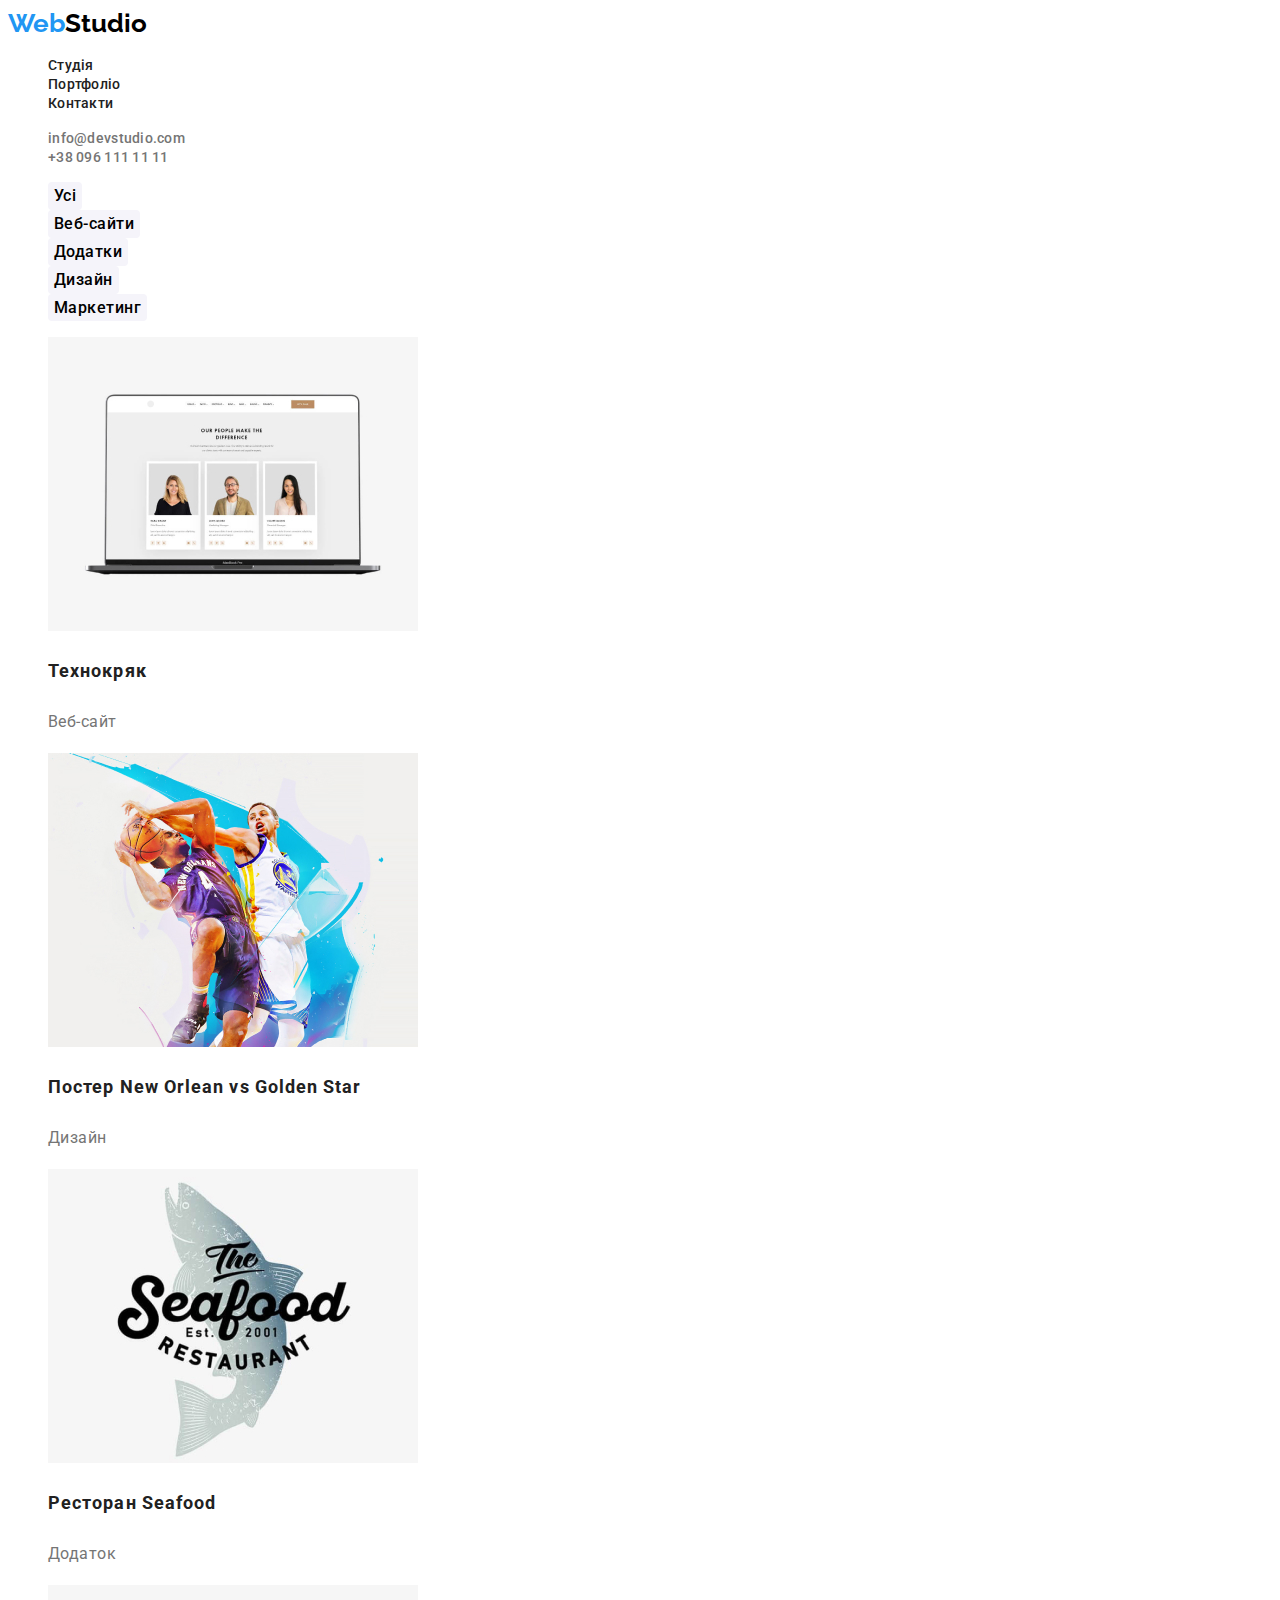
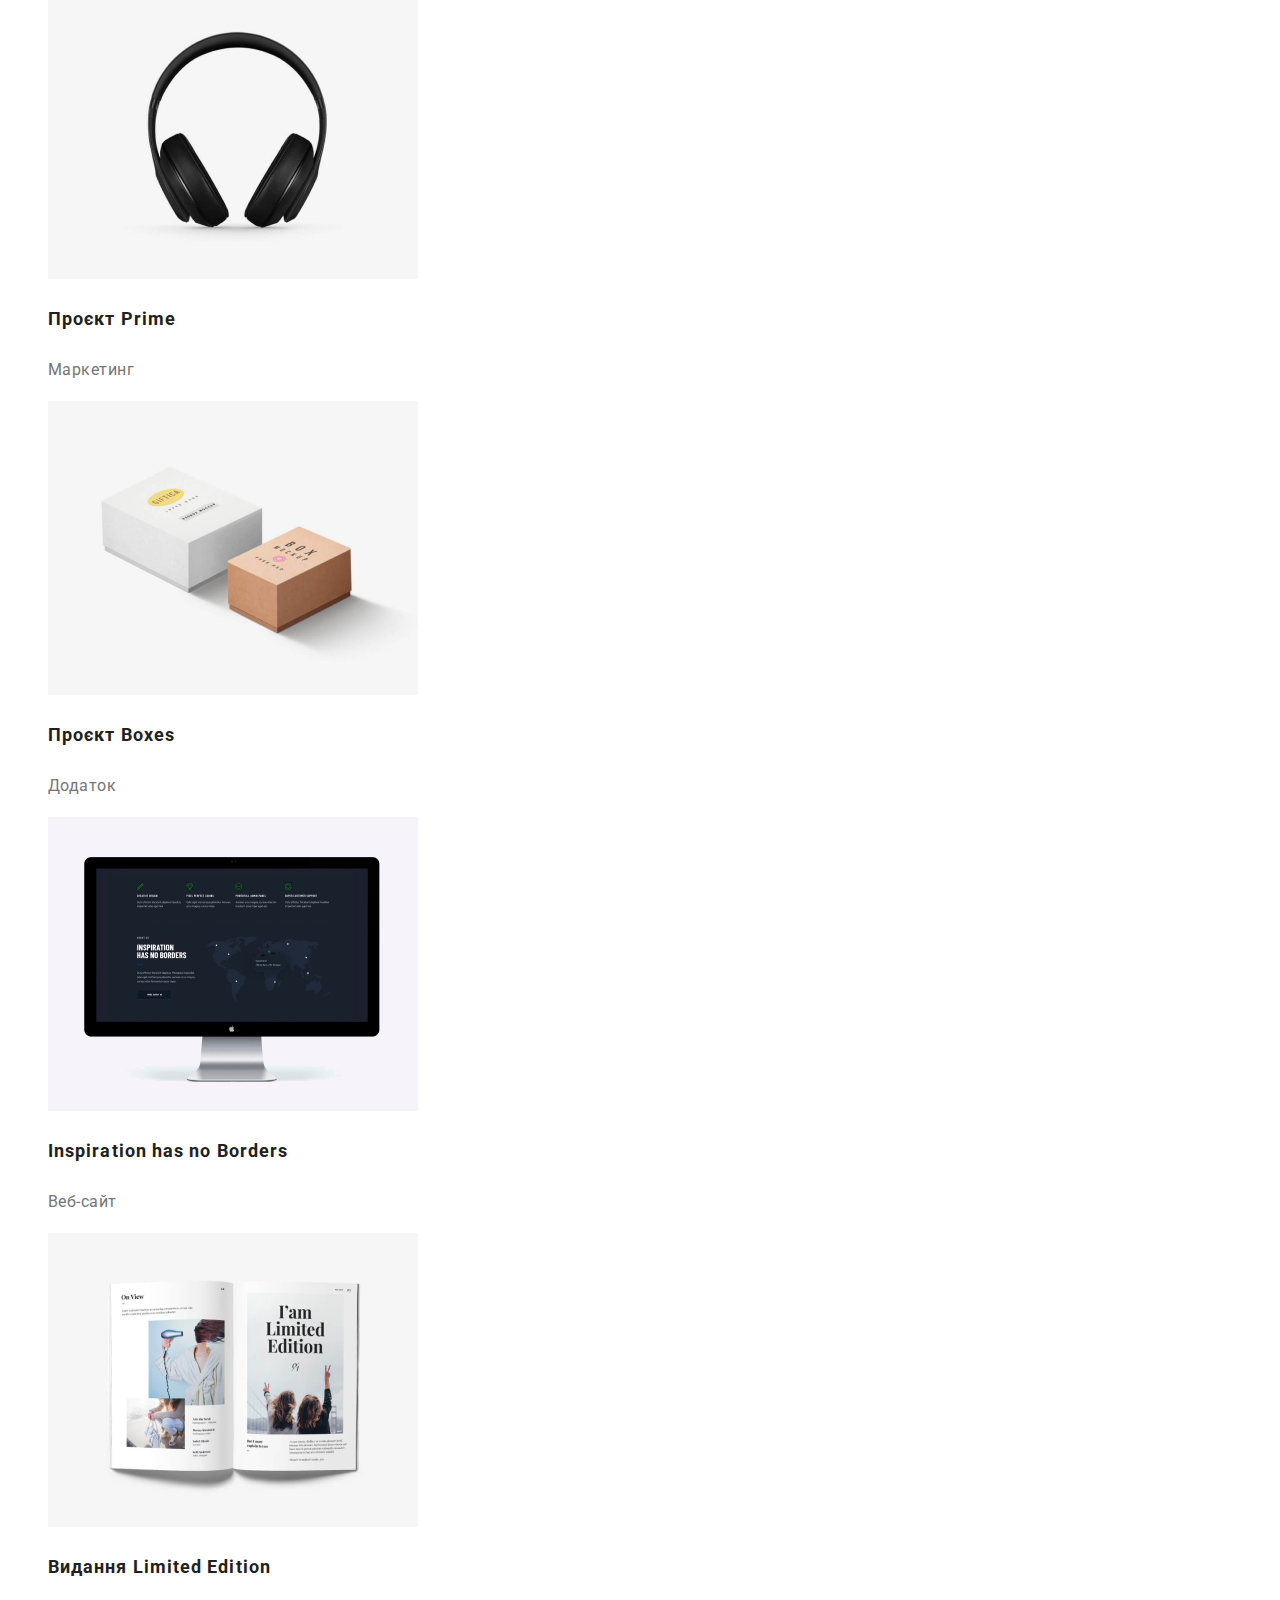
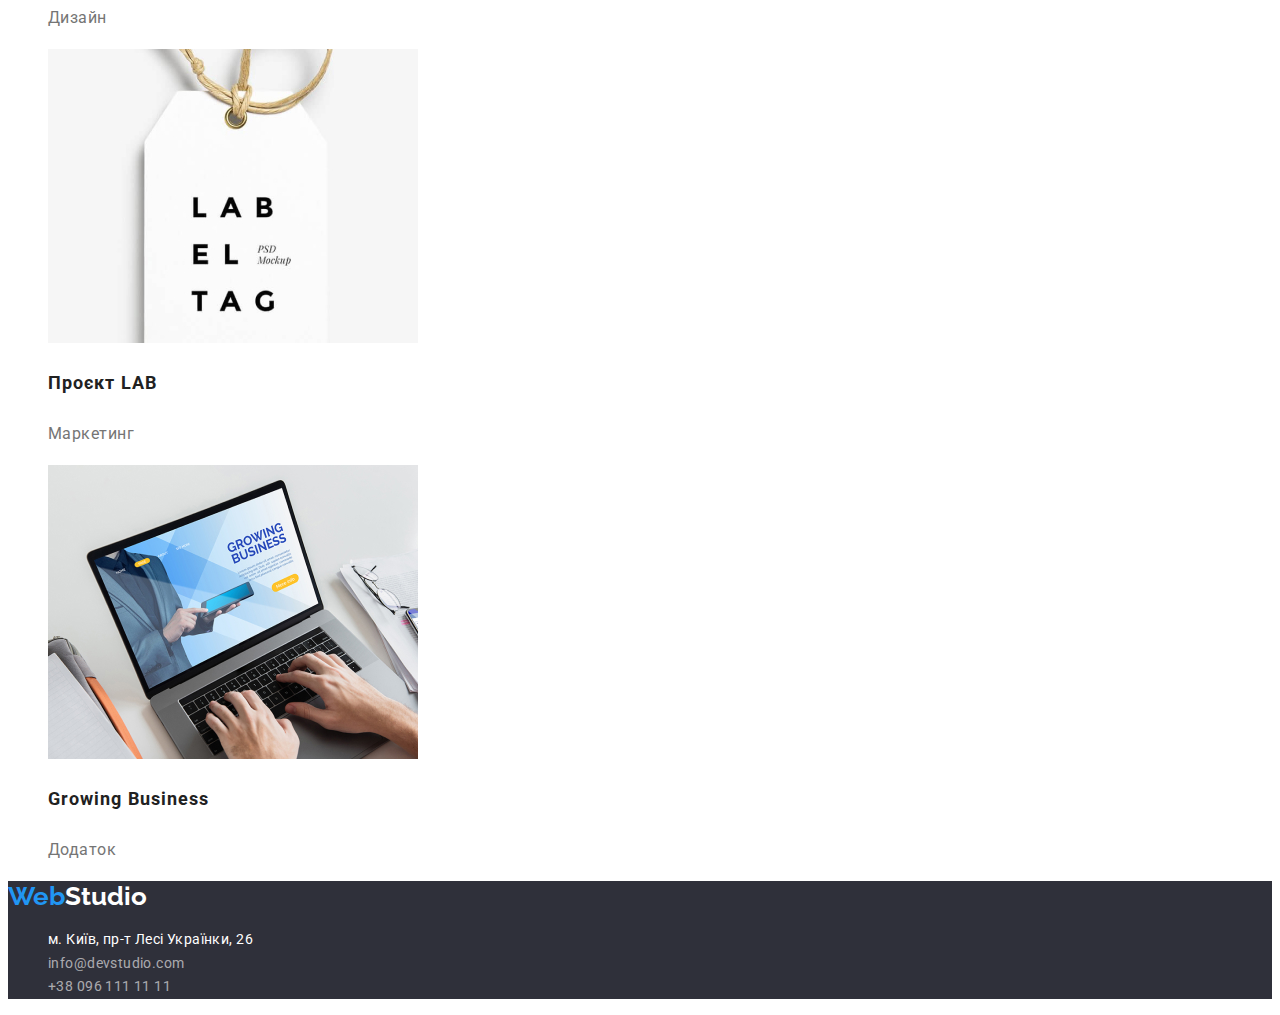
==== portfolio.html @ 0247ccd3 "Initial commit" ====
<!DOCTYPE html>
<html lang="uk">
<head>
    <meta charset="UTF-8">
    <meta http-equiv="X-UA-Compatible" content="IE=edge">
    <meta name="viewport" content="width=device-width, initial-scale=1.0">
    <title>WebStudio</title>
    <link rel="stylesheet" href="./css/styles.css"/>
    <link rel="preconnect" href="https://fonts.googleapis.com">
    <link rel="preconnect" href="https://fonts.gstatic.com" crossorigin>
    <link href="https://fonts.googleapis.com/css2?family=Raleway:wght@700&family=Roboto:wght@400;500;700;900&display=swap"
        rel="stylesheet">
</head>
<body>
        <header>
            <nav class="site-nav">
                <a href="index.html" class="logo logo-link"><span class="logo-accent">Web</span>Studio</a>
                <ul class="list">
                    <li>
                        <a href="index.html" class="link">Студія</a>
                    </li>
                    <li>
                        <a href="portfolio.html" class="link">Портфоліо</a>
                    </li>
                    <li>
                        <a href="" class="link">Контакти</a>
                    </li>
                </ul>
            </nav>
            <ul class="list contact">
                <li>
                    <a href="mailto:info@devstudio.com" class="link">info@devstudio.com</a>
                </li>
                <li>
                    <a href="tel:+380961111111" class="link">+38 096 111 11 11</a>
                </li>
            </ul>
        </header>
    <main>
        <section>
            <h1 hidden>Портфоліо</h1>
            <ul class="list">
                <li>
                    <button type="button" class="button filter">Усі</button>
                </li>
                <li>
                    <button type="button" class="button filter">Веб-сайти</button>
                </li>
                <li>
                    <button type="button" class="button filter">Додатки</button>
                </li>
                <li>
                    <button type="button" class="button filter">Дизайн</button>
                </li>
                <li>
                    <button type="button" class="button filter">Маркетинг</button>
                </li>
            </ul>
            <ul class="list">
                <li>
                    <img src="./images/portfolio/laptop-1.jpg" alt="ноутбук" width="370">
                    <h3 class="portfolio-item">Технокряк</h3>
                    <p class="item-text">Веб-сайт</p>
                </li>
                <li>
                    <img src="./images/portfolio/basketball-2.jpg" alt="гравці у баскетбол" width="370">
                    <h3 class="portfolio-item">Постер New Orlean vs Golden Star</h3>
                    <p class="item-text">Дизайн</p>
                </li>
                <li>
                    <img src="./images/portfolio/seafood-3.jpg" alt="логотип сіафуд" width="370">
                    <h3 class="portfolio-item">Ресторан Seafood</h3>
                    <p class="item-text">Додаток</p>
                </li>
                <li>
                    <img src="./images/portfolio/headphones-4.jpg" alt="навушнікі" width="370">
                    <h3 class="portfolio-item">Проєкт Prime</h3>
                    <p class="item-text">Маркетинг</p>
                </li>
                <li>
                    <img src="./images/portfolio/boxes-5.jpg" alt="коробки" width="370">
                    <h3 class="portfolio-item">Проєкт Boxes</h3>
                    <p class="item-text">Додаток</p>
                </li>
                <li>
                    <img src="./images/portfolio/monitor-6.jpg" alt="монітор компютера" width="370">
                    <h3 class="portfolio-item">Inspiration has no Borders</h3>
                    <p class="item-text">Веб-сайт</p>
                </li>
                <li>
                    <img src="./images/portfolio/magazin-7.jpg" alt="розворот журналу" width="370">
                    <h3 class="portfolio-item">Видання Limited Edition</h3>
                    <p class="item-text">Дизайн</p>
                </li>
                <li>
                    <img src="./images/portfolio/label-8.jpg" alt="lлейбл" width="370">
                    <h3 class="portfolio-item">Проєкт LAB</h3>
                    <p class="item-text">Маркетинг</p>
                </li>
                <li>
                    <img src="./images/portfolio/laptop-hands-9.jpg" alt="руки друкують на ноубуці" width="370">
                    <h3 class="portfolio-item">Growing Business</h3>
                    <p class="item-text">Додаток</p>
                </li>
            </ul>
        </section>
    </main>
    <footer class="footer">
        <a href="index.html" class="logo logo-link"><span class="logo-accent">Web</span>Studio</a>
        <address class="address">
            <ul class="list">
                <li>
                    <a href="https://goo.gl/maps/FTeCuRGCvHaM9gyz8" target="blank" rel="noopener noreferrer" class="address-link">м. Київ, пр-т Лесі
                        Українки, 26</a>
                </li>
                <li>
                    <a href="mailto:info@devstudio.com" class="address-link link">info@devstudio.com</a>
                </li>
                <li>
                    <a href="tel:+380961111111" class="address-link link">+38 096 111 11 11</a>
                </li>
            </ul>
        </address>
    </footer>
</body>
</html>
---- css/styles.css ----
:root {
    --accent: #2196F3;
    --footer-color: #2F303A;
    --background-white: #ffffff;
    --background-gray: #F5F4FA;
    --title: #212121;
    --main-text: #757575;
}

body {
    background-color: var(--background-white);
    font-family: Roboto, sans-serif;
    color: var(--title);
}

/* утилиты */

.list {
    list-style: none;
}

/* logo header/footer */

.logo{
    font-family: 'Raleway';
    font-weight: 700;
    font-size: 26px;
    line-height: 1.19;
    color: #000000;
}

.logo-accent {
    color: var(--accent);
}

.site-nav .link {
    font-weight: 500;
    font-size: 14px;
    line-height: 1.14;
    letter-spacing: 0.02em;
    text-decoration: none;
    color: var(--title);
}

.site-nav .link:hover,
.site-nav .link:focus {
    color: var(--accent);
}

/* contact header */

.contact .link {
    text-decoration: none;
    font-weight: 500;
    font-size: 14px;
    line-height: 1.14;
    letter-spacing: 0.02em;
    color: var(--main-text);
}

.contact .link:hover,
.contact .link:focus {
    color: var(--accent);
}

/* main company */

.hero {
    background-color: var(--footer-color);
}

.hero-title {
    font-weight: 900;
    font-size: 44px;
    line-height: 1.36;
    text-align: center;
    letter-spacing: 0.06em;
    text-transform: uppercase;
    color: #ffffff;
}

.section-title {
    font-size: 36px;
    line-height: 1.16;
    text-align: center;
    letter-spacing: 0.03em;
}

.feature {
    font-weight: 700;
    font-size: 14px;
    line-height: 1.14;
    letter-spacing: 0.03em;
    text-transform: uppercase;
}

.feature-text {
    font-size: 14px;
    line-height: 1.71;
    letter-spacing: 0.03em;
    color: var(--main-text);
}

.team {
    background-color: var(--background-gray);
}

.team-name {
    font-weight: 500;
    font-size: 16px;
    line-height: 1.18;
    letter-spacing: 0.03em;
}

.job-title {
    font-size: 16px;
    line-height: 1.18;        
    letter-spacing: 0.03em;
    color: var(--main-text);
}

.button {
    font-family: roboto;
    font-weight: 700;
    font-size: 16px;
    line-height: 1.87;
    display: flex;
    align-items: center;
    text-align: center;
    letter-spacing: 0.06em;
    background-color: var(--accent);
    color: #ffffff;
    border: none;
    border-radius: 4px;
    cursor: pointer;
}

.button:hover,
.button:focus {
    background-color: rgba(24, 140, 232, 1);
}

/* main portfolio */

.button.filter {
    font-weight: 500;
    font-size: 16px;
    line-height: 1.62;
    text-align: center;
    letter-spacing: 0.03em;
    background-color: var(--background-gray);
    color: #000000;
}

.button.filter:hover,
.button.filter:focus {
    background-color: var(--accent);
    color: #ffffff;
}

.portfolio-item {
    font-weight: 700;
    font-size: 18px;
    line-height: 2;
    letter-spacing: 0.06em;
}

.item-text {
    font-size: 16px;
    line-height: 1.87;
    letter-spacing: 0.03em;
    color: var(--main-text);
}

/* footer */

.footer {
    background-color: var(--footer-color);

}

.footer .logo {
    color: #ffffff;
}

.address {
    font-style: normal;
}

.address .address-link {
    font-style: normal;
    font-size: 14px;
    line-height: 1.71;
    letter-spacing: 0.03em;
    text-decoration: none;
    color: #ffffff;
}

.address .link {
    color: rgba(255, 255, 255, 0.6);
}

.address-link:hover,
.address-link:focus {
    color: var(--accent);
}

.logo-link {
    text-decoration: none;
}
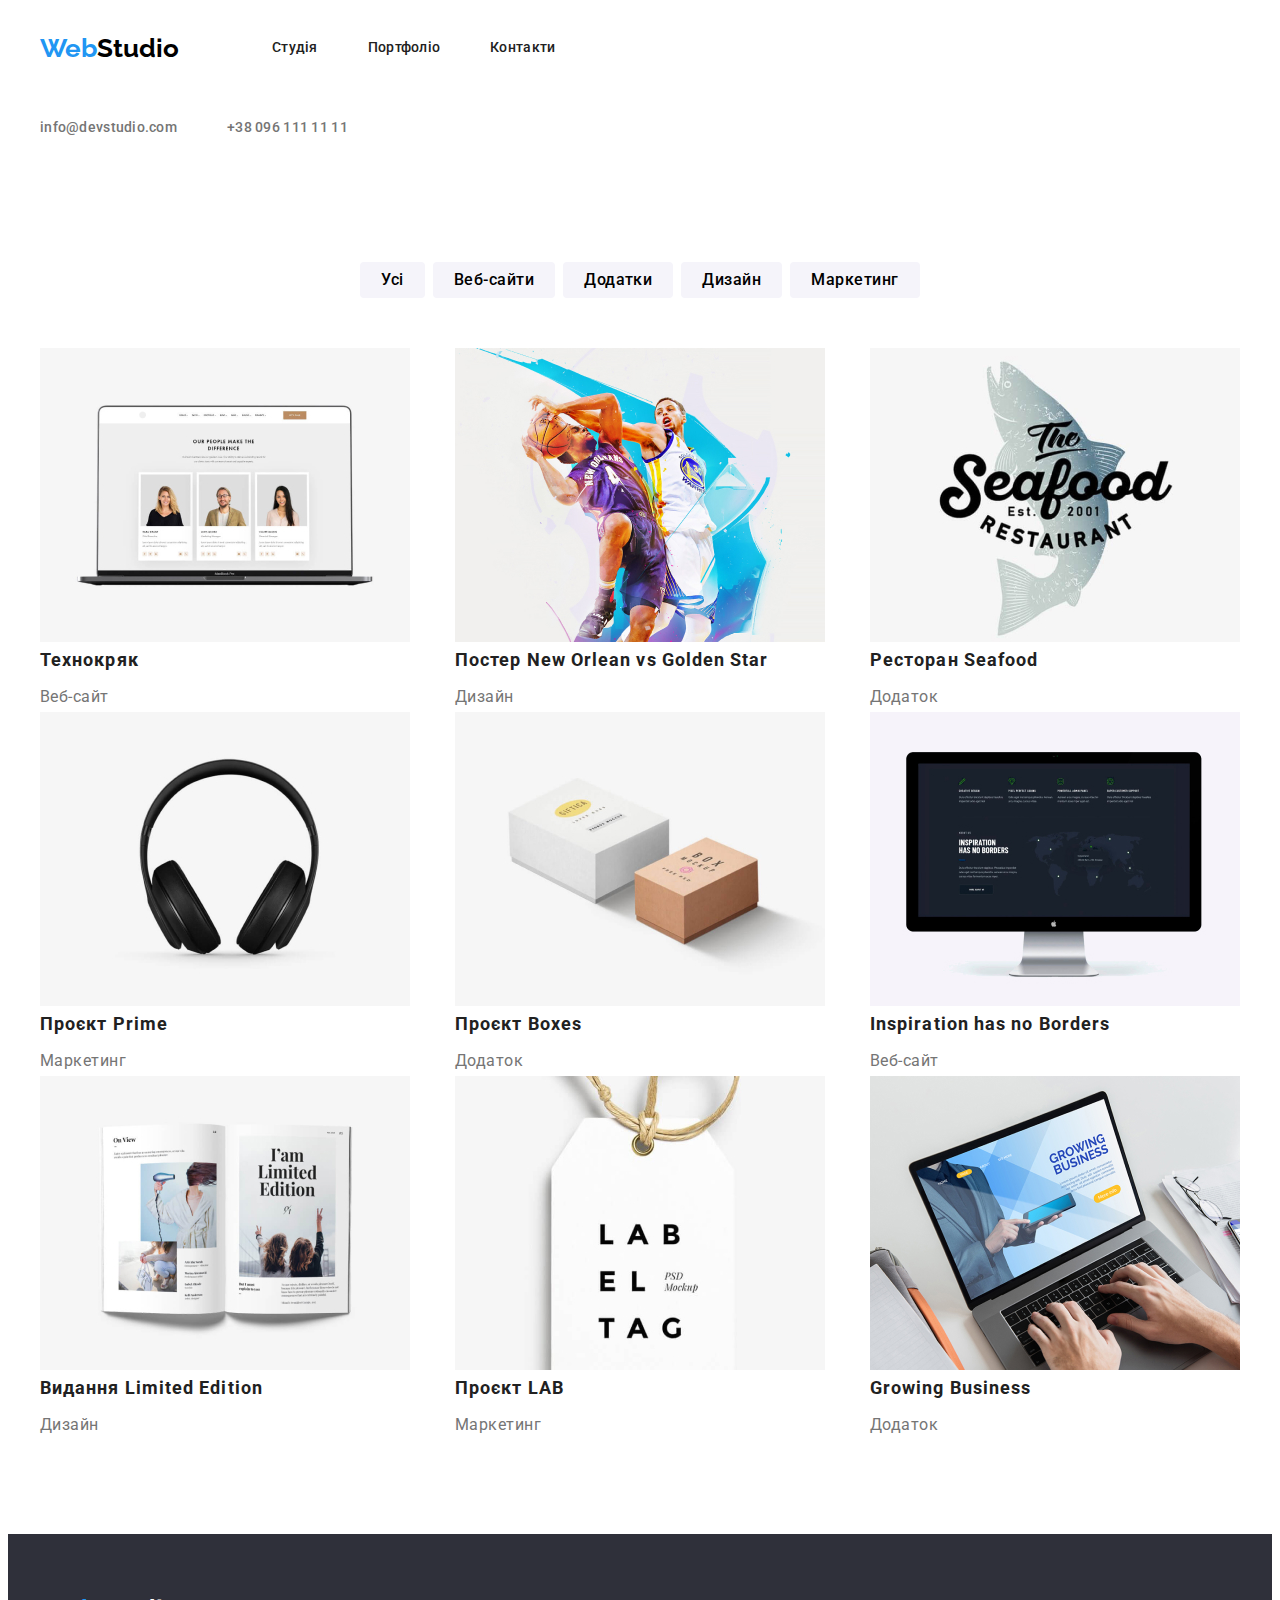
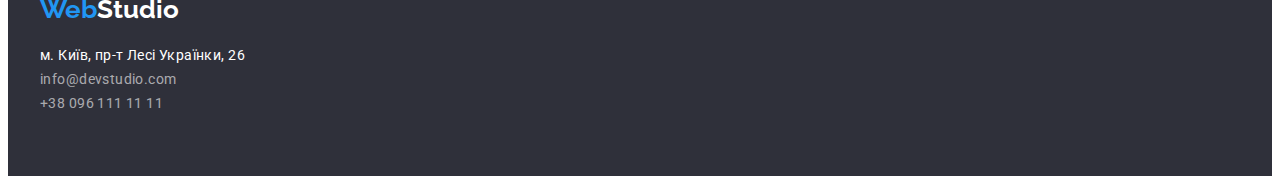
==== commit 1f20c513: "styles" ====
--- a/portfolio.html
+++ b/portfolio.html
@@ -5,7 +5,13 @@
     <meta http-equiv="X-UA-Compatible" content="IE=edge">
     <meta name="viewport" content="width=device-width, initial-scale=1.0">
     <title>WebStudio</title>
+    <!-- Modern normalize -->
+    <link rel="stylesheet" href="https://cdnjs.cloudflare.com/ajax/libs/modern-normalize/1.1.0/modern-normalize.min.css"
+        integrity="sha512-wpPYUAdjBVSE4KJnH1VR1HeZfpl1ub8YT/NKx4PuQ5NmX2tKuGu6U/JRp5y+Y8XG2tV+wKQpNHVUX03MfMFn9Q=="
+        crossorigin="anonymous" referrerpolicy="no-referrer" />
+    <!-- Custome styles -->
     <link rel="stylesheet" href="./css/styles.css"/>
+    <!-- Fonts -->
     <link rel="preconnect" href="https://fonts.googleapis.com">
     <link rel="preconnect" href="https://fonts.gstatic.com" crossorigin>
     <link href="https://fonts.googleapis.com/css2?family=Raleway:wght@700&family=Roboto:wght@400;500;700;900&display=swap"
@@ -13,114 +19,121 @@
 </head>
 <body>
         <header>
-            <nav class="site-nav">
-                <a href="index.html" class="logo logo-link"><span class="logo-accent">Web</span>Studio</a>
-                <ul class="list">
-                    <li>
-                        <a href="index.html" class="link">Студія</a>
+            <div class="container">
+                <nav class="site-nav">
+                    <a href="index.html" class="logo logo-link"><span class="logo-accent">Web</span>Studio</a>
+                    <ul class="list">
+                        <li class="item">
+                            <a href="index.html" class="link">Студія</a>
+                        </li>
+                        <li class="item">
+                            <a href="portfolio.html" class="link">Портфоліо</a>
+                        </li>
+                        <li class="item">
+                            <a href="" class="link">Контакти</a>
+                        </li>
+                    </ul>
+                </nav>
+                <ul class="list contact">
+                    <li class="item">
+                        <a href="mailto:info@devstudio.com" class="link">info@devstudio.com</a>
                     </li>
-                    <li>
-                        <a href="portfolio.html" class="link">Портфоліо</a>
-                    </li>
-                    <li>
-                        <a href="" class="link">Контакти</a>
+                    <li class="item">
+                        <a href="tel:+380961111111" class="link">+38 096 111 11 11</a>
                     </li>
                 </ul>
-            </nav>
-            <ul class="list contact">
-                <li>
-                    <a href="mailto:info@devstudio.com" class="link">info@devstudio.com</a>
-                </li>
-                <li>
-                    <a href="tel:+380961111111" class="link">+38 096 111 11 11</a>
-                </li>
-            </ul>
+            </div>
         </header>
     <main>
         <section>
-            <h1 hidden>Портфоліо</h1>
-            <ul class="list">
-                <li>
-                    <button type="button" class="button filter">Усі</button>
-                </li>
-                <li>
-                    <button type="button" class="button filter">Веб-сайти</button>
-                </li>
-                <li>
-                    <button type="button" class="button filter">Додатки</button>
-                </li>
-                <li>
-                    <button type="button" class="button filter">Дизайн</button>
-                </li>
-                <li>
-                    <button type="button" class="button filter">Маркетинг</button>
-                </li>
-            </ul>
-            <ul class="list">
-                <li>
-                    <img src="./images/portfolio/laptop-1.jpg" alt="ноутбук" width="370">
-                    <h3 class="portfolio-item">Технокряк</h3>
-                    <p class="item-text">Веб-сайт</p>
-                </li>
-                <li>
-                    <img src="./images/portfolio/basketball-2.jpg" alt="гравці у баскетбол" width="370">
-                    <h3 class="portfolio-item">Постер New Orlean vs Golden Star</h3>
-                    <p class="item-text">Дизайн</p>
-                </li>
-                <li>
-                    <img src="./images/portfolio/seafood-3.jpg" alt="логотип сіафуд" width="370">
-                    <h3 class="portfolio-item">Ресторан Seafood</h3>
-                    <p class="item-text">Додаток</p>
-                </li>
-                <li>
-                    <img src="./images/portfolio/headphones-4.jpg" alt="навушнікі" width="370">
-                    <h3 class="portfolio-item">Проєкт Prime</h3>
-                    <p class="item-text">Маркетинг</p>
-                </li>
-                <li>
-                    <img src="./images/portfolio/boxes-5.jpg" alt="коробки" width="370">
-                    <h3 class="portfolio-item">Проєкт Boxes</h3>
-                    <p class="item-text">Додаток</p>
-                </li>
-                <li>
-                    <img src="./images/portfolio/monitor-6.jpg" alt="монітор компютера" width="370">
-                    <h3 class="portfolio-item">Inspiration has no Borders</h3>
-                    <p class="item-text">Веб-сайт</p>
-                </li>
-                <li>
-                    <img src="./images/portfolio/magazin-7.jpg" alt="розворот журналу" width="370">
-                    <h3 class="portfolio-item">Видання Limited Edition</h3>
-                    <p class="item-text">Дизайн</p>
-                </li>
-                <li>
-                    <img src="./images/portfolio/label-8.jpg" alt="lлейбл" width="370">
-                    <h3 class="portfolio-item">Проєкт LAB</h3>
-                    <p class="item-text">Маркетинг</p>
-                </li>
-                <li>
-                    <img src="./images/portfolio/laptop-hands-9.jpg" alt="руки друкують на ноубуці" width="370">
-                    <h3 class="portfolio-item">Growing Business</h3>
-                    <p class="item-text">Додаток</p>
-                </li>
-            </ul>
+            <div class="container">
+                <h1 hidden>Портфоліо</h1>
+                <ul class="list portfolio-btn">
+                    <li class="btn-item">
+                        <button type="button" class="button filter">Усі</button>
+                    </li>
+                    <li class="btn-item">
+                        <button type="button" class="button filter">Веб-сайти</button>
+                    </li>
+                    <li class="btn-item">
+                        <button type="button" class="button filter">Додатки</button>
+                    </li>
+                    <li class="btn-item">
+                        <button type="button" class="button filter">Дизайн</button>
+                    </li>
+                    <li class="btn-item">
+                        <button type="button" class="button filter">Маркетинг</button>
+                    </li>
+                </ul>
+                <ul class="list galery">
+                    <li>
+                        <img src="./images/portfolio/laptop-1.jpg" alt="ноутбук" width="370">
+                        <h3 class="portfolio-item">Технокряк</h3>
+                        <p class="item-text">Веб-сайт</p>
+                    </li>
+                    <li>
+                        <img src="./images/portfolio/basketball-2.jpg" alt="гравці у баскетбол" width="370">
+                        <h3 class="portfolio-item">Постер New Orlean vs Golden Star</h3>
+                        <p class="item-text">Дизайн</p>
+                    </li>
+                    <li>
+                        <img src="./images/portfolio/seafood-3.jpg" alt="логотип сіафуд" width="370">
+                        <h3 class="portfolio-item">Ресторан Seafood</h3>
+                        <p class="item-text">Додаток</p>
+                    </li>
+                    <li>
+                        <img src="./images/portfolio/headphones-4.jpg" alt="навушнікі" width="370">
+                        <h3 class="portfolio-item">Проєкт Prime</h3>
+                        <p class="item-text">Маркетинг</p>
+                    </li>
+                    <li>
+                        <img src="./images/portfolio/boxes-5.jpg" alt="коробки" width="370">
+                        <h3 class="portfolio-item">Проєкт Boxes</h3>
+                        <p class="item-text">Додаток</p>
+                    </li>
+                    <li>
+                        <img src="./images/portfolio/monitor-6.jpg" alt="монітор компютера" width="370">
+                        <h3 class="portfolio-item">Inspiration has no Borders</h3>
+                        <p class="item-text">Веб-сайт</p>
+                    </li>
+                    <li>
+                        <img src="./images/portfolio/magazin-7.jpg" alt="розворот журналу" width="370">
+                        <h3 class="portfolio-item">Видання Limited Edition</h3>
+                        <p class="item-text">Дизайн</p>
+                    </li>
+                    <li>
+                        <img src="./images/portfolio/label-8.jpg" alt="lлейбл" width="370">
+                        <h3 class="portfolio-item">Проєкт LAB</h3>
+                        <p class="item-text">Маркетинг</p>
+                    </li>
+                    <li>
+                        <img src="./images/portfolio/laptop-hands-9.jpg" alt="руки друкують на ноубуці" width="370">
+                        <h3 class="portfolio-item">Growing Business</h3>
+                        <p class="item-text">Додаток</p>
+                    </li>
+                </ul>
+            </div>
         </section>
     </main>
     <footer class="footer">
-        <a href="index.html" class="logo logo-link"><span class="logo-accent">Web</span>Studio</a>
-        <address class="address">
-            <ul class="list">
-                <li>
-                    <a href="https://goo.gl/maps/FTeCuRGCvHaM9gyz8" target="blank" rel="noopener noreferrer" class="address-link">м. Київ, пр-т Лесі
-                        Українки, 26</a>
-                </li>
-                <li>
-                    <a href="mailto:info@devstudio.com" class="address-link link">info@devstudio.com</a>
-                </li>
-                <li>
-                    <a href="tel:+380961111111" class="address-link link">+38 096 111 11 11</a>
-                </li>
-            </ul>
-        </address>
+        <div class="container">
+            <a href="index.html" class="logo logo-link"><span class="logo-accent">Web</span>Studio</a>
+            <address class="address">
+                <ul class="list">
+                    <li>
+                        <a href="https://goo.gl/maps/FTeCuRGCvHaM9gyz8" target="blank" rel="noopener noreferrer"
+                            class="address-link">м. Київ, пр-т Лесі
+                            Українки, 26</a>
+                    </li>
+                    <li>
+                        <a href="mailto:info@devstudio.com" class="address-link link">info@devstudio.com</a>
+                    </li>
+                    <li>
+                        <a href="tel:+380961111111" class="address-link link">+38 096 111 11 11</a>
+                    </li>
+                </ul>
+            </address>
+        </div>
     </footer>
 </body>
 </html>--- a/css/styles.css
+++ b/css/styles.css
@@ -13,27 +13,69 @@
     color: var(--title);
 }
 
-/* утилиты */
+/* reset start */
 
 .list {
+    margin: 0;
+    padding: 0;
     list-style: none;
 }
 
+h1,h2,h3,h4,h5,h6,p {
+    margin: 0;
+}
+
+img {
+    display: block;
+}
+
+/* reset end */
+
+.container {
+    width: 1200px;
+    padding-left: 15px;
+    padding-right: 15px;
+    margin-left: auto;
+    margin-right: auto;
+    /* outline: 2px solid tomato; */
+    /* outline-offset: -2px; */
+}
 /* logo header/footer */
 
-.logo{
+.logo {
     font-family: 'Raleway';
     font-weight: 700;
     font-size: 26px;
     line-height: 1.19;
     color: #000000;
+    margin-right: 93px;
 }
 
 .logo-accent {
     color: var(--accent);
 }
 
+.main-nav {
+    display: flex;
+    align-items: center;
+    justify-content: space-between;
+}
+
+.site-nav,
+.site-nav .list {
+    display: flex;
+    align-items: center;
+}
+
+.list .item:not(:last-child) {
+    margin-right: 50px;
+}
+
 .site-nav .link {
+    display: block;
+    padding-top: 32px;
+    padding-bottom: 32px;
+
     font-weight: 500;
     font-size: 14px;
     line-height: 1.14;
@@ -42,6 +84,8 @@
     color: var(--title);
 }
 
+
+
 .site-nav .link:hover,
 .site-nav .link:focus {
     color: var(--accent);
@@ -50,6 +94,10 @@
 /* contact header */
 
 .contact .link {
+    display: block;
+    padding-top: 32px;
+    padding-bottom: 32px;
+
     text-decoration: none;
     font-weight: 500;
     font-size: 14px;
@@ -58,6 +106,10 @@
     color: var(--main-text);
 }
 
+.contact {
+    display: flex;
+}
+
 .contact .link:hover,
 .contact .link:focus {
     color: var(--accent);
@@ -66,20 +118,27 @@
 /* main company */
 
 .hero {
+    padding-top: 200px;
+    padding-bottom: 200px;
     background-color: var(--footer-color);
+    text-align: center;
 }
 
 .hero-title {
+    margin-bottom: 30px;
+    /* width: 696px; */
+
     font-weight: 900;
     font-size: 44px;
     line-height: 1.36;
-    text-align: center;
     letter-spacing: 0.06em;
     text-transform: uppercase;
     color: #ffffff;
 }
 
 .section-title {
+    margin-bottom: 50px;
+
     font-size: 36px;
     line-height: 1.16;
     text-align: center;
@@ -87,6 +146,8 @@
 }
 
 .feature {
+    margin-bottom: 10px;
+
     font-weight: 700;
     font-size: 14px;
     line-height: 1.14;
@@ -99,6 +160,7 @@
     line-height: 1.71;
     letter-spacing: 0.03em;
     color: var(--main-text);
+    width: 270px;
 }
 
 .team {
@@ -106,6 +168,8 @@
 }
 
 .team-name {
+    margin-bottom: 10px;
+
     font-weight: 500;
     font-size: 16px;
     line-height: 1.18;
@@ -120,11 +184,11 @@
 }
 
 .button {
+    display: inline-block;
     font-family: roboto;
     font-weight: 700;
     font-size: 16px;
     line-height: 1.87;
-    display: flex;
     align-items: center;
     text-align: center;
     letter-spacing: 0.06em;
@@ -132,7 +196,13 @@
     color: #ffffff;
     border: none;
     border-radius: 4px;
-    cursor: pointer;
+    cursor: pointer;  
+}
+
+.hero .button {
+    padding: 9px 31px;
+    min-width: 216px;
+    min-height: 50px;
 }
 
 .button:hover,
@@ -140,9 +210,19 @@
     background-color: rgba(24, 140, 232, 1);
 }
 
+.plus {
+    display: flex;
+}
+
+.plus.list {
+    padding-top: 94px;
+}
+
 /* main portfolio */
 
 .button.filter {
+    padding: 5px 21px;
+
     font-weight: 500;
     font-size: 16px;
     line-height: 1.62;
@@ -158,7 +238,34 @@
     color: #ffffff;
 }
 
+.portfolio-btn {
+    display: flex;
+    margin-bottom: 50px;
+    justify-content: center;
+}
+
+.portfolio-btn .btn-item:not( :last-child) {
+    margin-right: 8px;
+}
+
+
+.portfolio-btn.list {
+    padding-top: 94px;
+}
+
+.galery.list {
+    margin-bottom: 94px;
+}
+
+.galery {
+    display: flex;
+    flex-wrap: wrap;
+    justify-content: space-between;
+}
+
 .portfolio-item {
+    margin-bottom: 4px;
+
     font-weight: 700;
     font-size: 18px;
     line-height: 2;
@@ -176,11 +283,14 @@
 
 .footer {
     background-color: var(--footer-color);
+    padding-top: 60px;
+    padding-bottom: 60px;
 
 }
 
 .footer .logo {
     color: #ffffff;
+
 }
 
 .address {
@@ -208,3 +318,8 @@
 .logo-link {
     text-decoration: none;
 }
+
+.footer .logo-link {
+    display: block;
+    margin-bottom: 20px;
+}
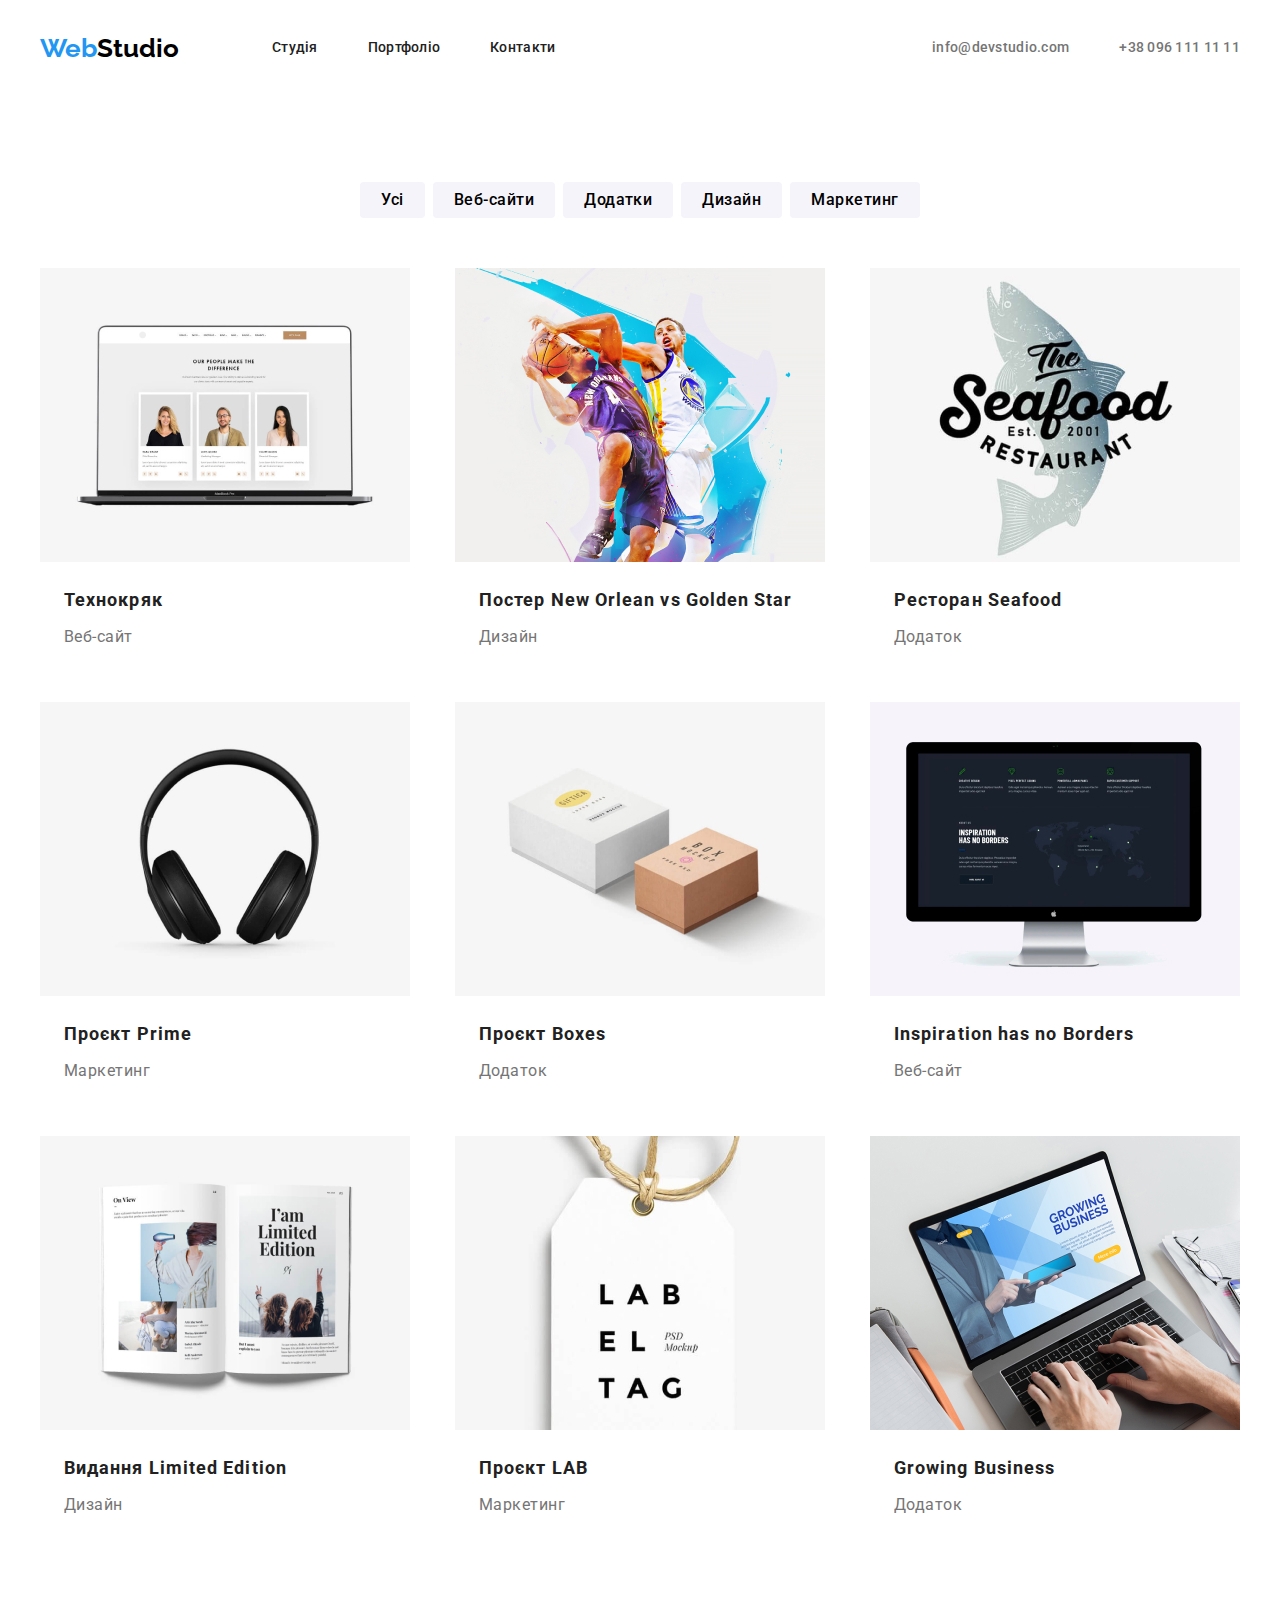
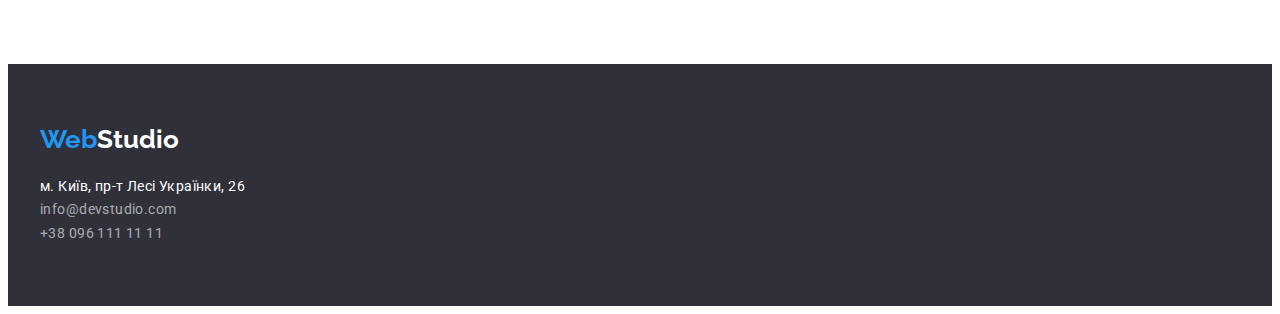
==== commit 200253e7: "portfolio css" ====
--- a/portfolio.html
+++ b/portfolio.html
@@ -19,7 +19,7 @@
 </head>
 <body>
         <header>
-            <div class="container">
+            <div class="container main-nav">
                 <nav class="site-nav">
                     <a href="index.html" class="logo logo-link"><span class="logo-accent">Web</span>Studio</a>
                     <ul class="list">
--- a/css/styles.css
+++ b/css/styles.css
@@ -21,7 +21,13 @@
     list-style: none;
 }
 
-h1,h2,h3,h4,h5,h6,p {
+h1,
+h2,
+h3,
+h4,
+h5,
+h6,
+p {
     margin: 0;
 }
 
@@ -40,6 +46,7 @@
     /* outline: 2px solid tomato; */
     /* outline-offset: -2px; */
 }
+
 /* logo header/footer */
 
 .logo {
@@ -55,6 +62,8 @@
     color: var(--accent);
 }
 
+/* navigation */
+
 .main-nav {
     display: flex;
     align-items: center;
@@ -84,8 +93,6 @@
     color: var(--title);
 }
 
-
-
 .site-nav .link:hover,
 .site-nav .link:focus {
     color: var(--accent);
@@ -118,14 +125,13 @@
 /* main company */
 
 .hero {
-    padding-top: 200px;
-    padding-bottom: 200px;
     background-color: var(--footer-color);
     text-align: center;
 }
 
 .hero-title {
     margin-bottom: 30px;
+    padding-top: 200px;
     /* width: 696px; */
 
     font-weight: 900;
@@ -136,53 +142,6 @@
     color: #ffffff;
 }
 
-.section-title {
-    margin-bottom: 50px;
-
-    font-size: 36px;
-    line-height: 1.16;
-    text-align: center;
-    letter-spacing: 0.03em;
-}
-
-.feature {
-    margin-bottom: 10px;
-
-    font-weight: 700;
-    font-size: 14px;
-    line-height: 1.14;
-    letter-spacing: 0.03em;
-    text-transform: uppercase;
-}
-
-.feature-text {
-    font-size: 14px;
-    line-height: 1.71;
-    letter-spacing: 0.03em;
-    color: var(--main-text);
-    width: 270px;
-}
-
-.team {
-    background-color: var(--background-gray);
-}
-
-.team-name {
-    margin-bottom: 10px;
-
-    font-weight: 500;
-    font-size: 16px;
-    line-height: 1.18;
-    letter-spacing: 0.03em;
-}
-
-.job-title {
-    font-size: 16px;
-    line-height: 1.18;        
-    letter-spacing: 0.03em;
-    color: var(--main-text);
-}
-
 .button {
     display: inline-block;
     font-family: roboto;
@@ -196,13 +155,14 @@
     color: #ffffff;
     border: none;
     border-radius: 4px;
-    cursor: pointer;  
+    cursor: pointer;
 }
 
 .hero .button {
     padding: 9px 31px;
     min-width: 216px;
     min-height: 50px;
+    margin-bottom: 200px;
 }
 
 .button:hover,
@@ -210,12 +170,92 @@
     background-color: rgba(24, 140, 232, 1);
 }
 
+.section-title {
+    margin-bottom: 50px;
+
+    font-size: 36px;
+    line-height: 1.16;
+    text-align: center;
+    letter-spacing: 0.03em;
+}
+
+/* advantage */
+
+.feature {
+    margin-bottom: 10px;
+
+    font-weight: 700;
+    font-size: 14px;
+    line-height: 1.14;
+    letter-spacing: 0.03em;
+    text-transform: uppercase;
+}
+
+.feature-text {
+    font-size: 14px;
+    line-height: 1.71;
+    letter-spacing: 0.03em;
+    color: var(--main-text);
+    width: 270px;
+}
+
 .plus {
     display: flex;
+    justify-content: space-between;
 }
 
 .plus.list {
     padding-top: 94px;
+    padding-bottom: 94px;
+
+}
+
+/* activity */
+
+.activity {
+    display: flex;
+    justify-content: space-between;
+    padding-bottom: 94px;
+}
+
+/* team */
+
+.team {
+    background-color: var(--background-gray);
+}
+
+.team-list{
+    padding-bottom: 94px;
+}
+
+.team-list .list{
+    display: flex;
+    justify-content: space-between;
+}
+
+.team-items {
+    text-align: center;
+}
+
+.team .section-title {
+    padding-top: 94px;
+}
+
+.team-name {
+    margin-bottom: 10px;
+    margin-top:30px;
+
+    font-weight: 500;
+    font-size: 16px;
+    line-height: 1.18;
+    letter-spacing: 0.03em;
+}
+
+.job-title {
+    font-size: 16px;
+    line-height: 1.18;        
+    letter-spacing: 0.03em;
+    color: var(--main-text);
 }
 
 /* main portfolio */
@@ -248,13 +288,14 @@
     margin-right: 8px;
 }
 
+/* portfolio galery */
 
 .portfolio-btn.list {
     padding-top: 94px;
 }
 
 .galery.list {
-    margin-bottom: 94px;
+    padding-bottom: 94px;
 }
 
 .galery {
@@ -265,6 +306,7 @@
 
 .portfolio-item {
     margin-bottom: 4px;
+    margin-top: 20px;
 
     font-weight: 700;
     font-size: 18px;
@@ -277,15 +319,20 @@
     line-height: 1.87;
     letter-spacing: 0.03em;
     color: var(--main-text);
+    margin-bottom: 50px;
+
+}
+
+.portfolio-item,
+.item-text {
+    margin-left: 24px;
+    margin-right: 24px;
 }
 
 /* footer */
 
 .footer {
     background-color: var(--footer-color);
-    padding-top: 60px;
-    padding-bottom: 60px;
-
 }
 
 .footer .logo {
@@ -323,3 +370,8 @@
     display: block;
     margin-bottom: 20px;
 }
+
+.footer .container{
+    padding-top: 60px;
+    padding-bottom: 60px;
+}
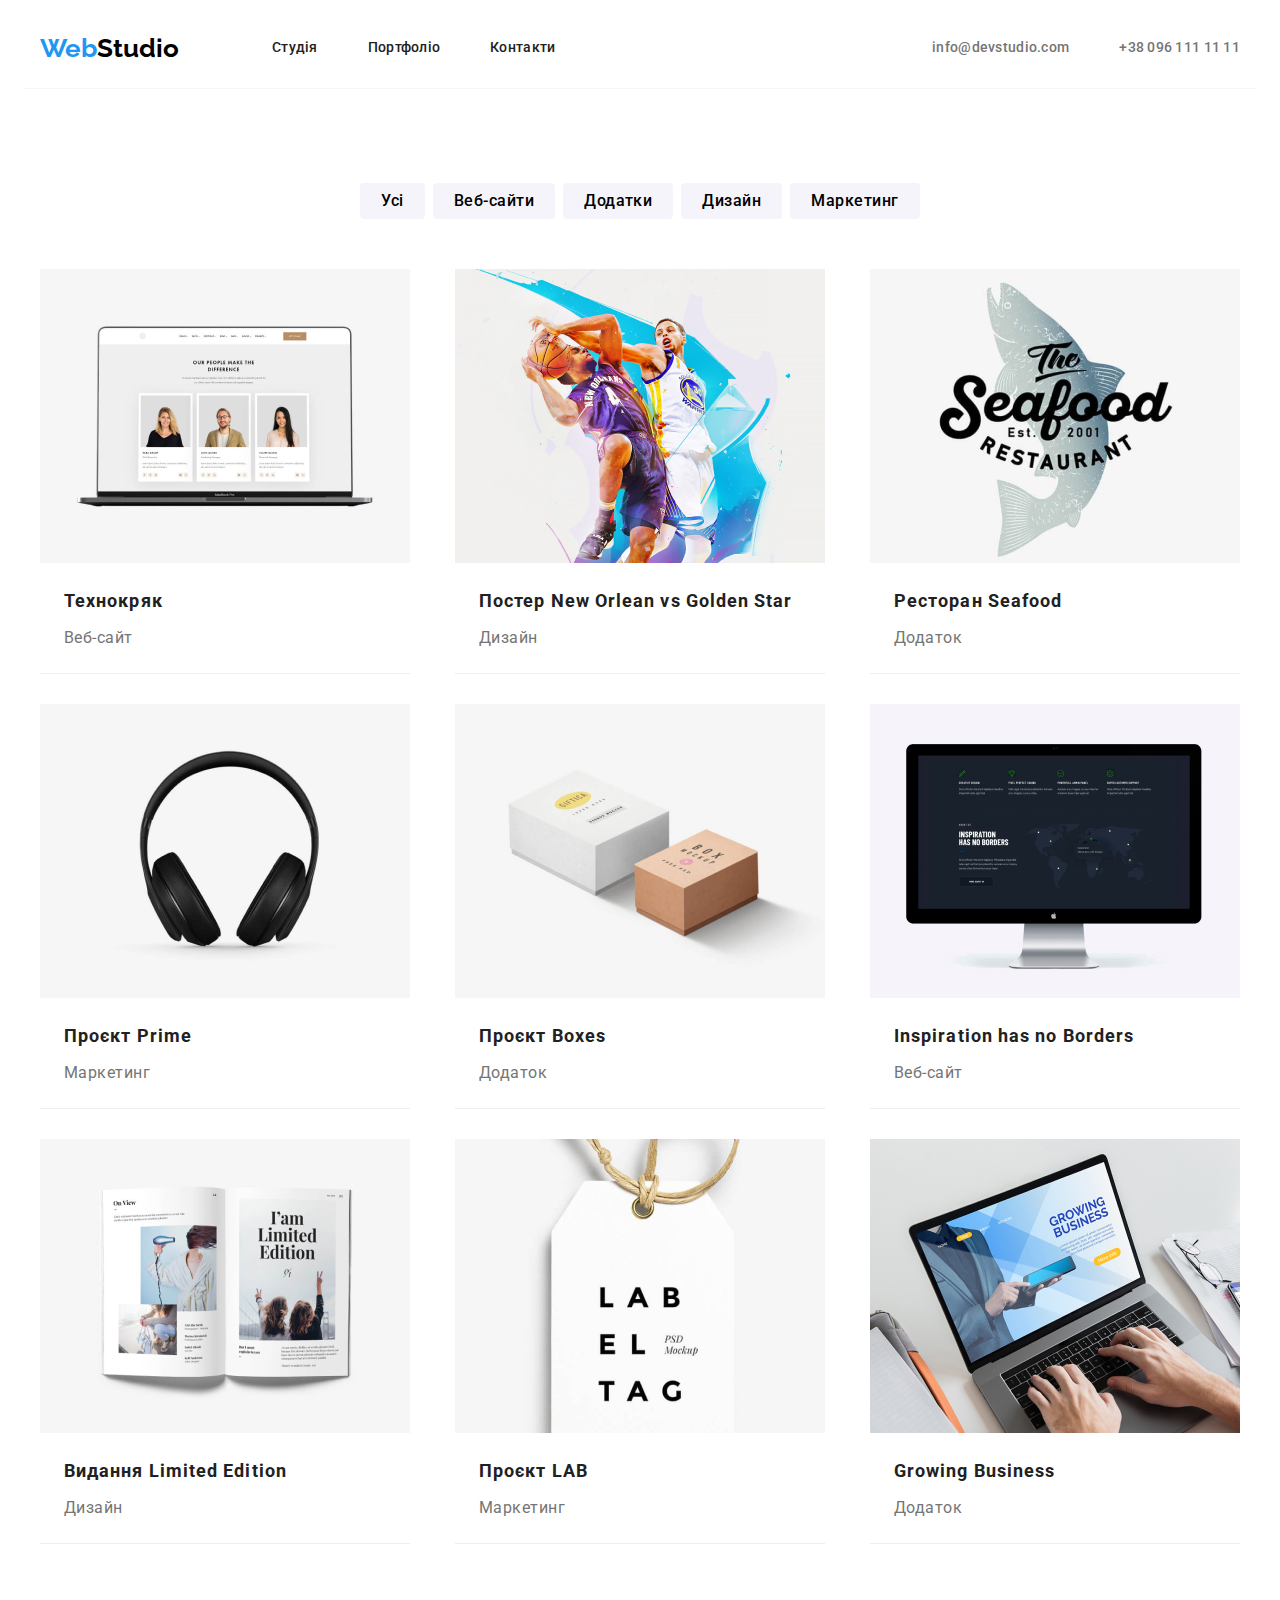
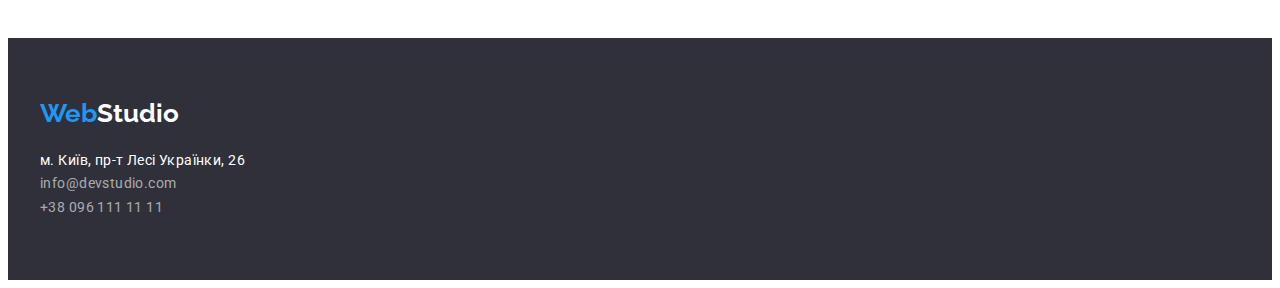
==== commit e5ac7fcb: "section padding" ====
--- a/portfolio.html
+++ b/portfolio.html
@@ -18,7 +18,7 @@
         rel="stylesheet">
 </head>
 <body>
-        <header>
+        <header class="header">
             <div class="container main-nav">
                 <nav class="site-nav">
                     <a href="index.html" class="logo logo-link"><span class="logo-accent">Web</span>Studio</a>
@@ -46,7 +46,7 @@
         </header>
     <main>
         <section>
-            <div class="container">
+            <div class="container section-portfolio">
                 <h1 hidden>Портфоліо</h1>
                 <ul class="list portfolio-btn">
                     <li class="btn-item">
@@ -66,47 +66,47 @@
                     </li>
                 </ul>
                 <ul class="list galery">
-                    <li>
+                    <li class="galery-item">
                         <img src="./images/portfolio/laptop-1.jpg" alt="ноутбук" width="370">
                         <h3 class="portfolio-item">Технокряк</h3>
                         <p class="item-text">Веб-сайт</p>
                     </li>
-                    <li>
+                    <li class="galery-item">
                         <img src="./images/portfolio/basketball-2.jpg" alt="гравці у баскетбол" width="370">
                         <h3 class="portfolio-item">Постер New Orlean vs Golden Star</h3>
                         <p class="item-text">Дизайн</p>
                     </li>
-                    <li>
+                    <li class="galery-item">
                         <img src="./images/portfolio/seafood-3.jpg" alt="логотип сіафуд" width="370">
                         <h3 class="portfolio-item">Ресторан Seafood</h3>
                         <p class="item-text">Додаток</p>
                     </li>
-                    <li>
+                    <li class="galery-item">
                         <img src="./images/portfolio/headphones-4.jpg" alt="навушнікі" width="370">
                         <h3 class="portfolio-item">Проєкт Prime</h3>
                         <p class="item-text">Маркетинг</p>
                     </li>
-                    <li>
+                    <li class="galery-item">
                         <img src="./images/portfolio/boxes-5.jpg" alt="коробки" width="370">
                         <h3 class="portfolio-item">Проєкт Boxes</h3>
                         <p class="item-text">Додаток</p>
                     </li>
-                    <li>
+                    <li class="galery-item">
                         <img src="./images/portfolio/monitor-6.jpg" alt="монітор компютера" width="370">
                         <h3 class="portfolio-item">Inspiration has no Borders</h3>
                         <p class="item-text">Веб-сайт</p>
                     </li>
-                    <li>
+                    <li class="galery-item">
                         <img src="./images/portfolio/magazin-7.jpg" alt="розворот журналу" width="370">
                         <h3 class="portfolio-item">Видання Limited Edition</h3>
                         <p class="item-text">Дизайн</p>
                     </li>
-                    <li>
+                    <li class="galery-item">
                         <img src="./images/portfolio/label-8.jpg" alt="lлейбл" width="370">
                         <h3 class="portfolio-item">Проєкт LAB</h3>
                         <p class="item-text">Маркетинг</p>
                     </li>
-                    <li>
+                    <li class="galery-item">
                         <img src="./images/portfolio/laptop-hands-9.jpg" alt="руки друкують на ноубуці" width="370">
                         <h3 class="portfolio-item">Growing Business</h3>
                         <p class="item-text">Додаток</p>
--- a/css/styles.css
+++ b/css/styles.css
@@ -47,6 +47,14 @@
     /* outline-offset: -2px; */
 }
 
+.section-portfolio,
+.section-team,
+.section-feature {
+    padding-top: 94px;
+    padding-bottom: 94px;
+}
+
+
 /* logo header/footer */
 
 .logo {
@@ -65,6 +73,10 @@
 /* navigation */
 
 .main-nav {
+    border-bottom: 1px solid #F5F5F5;
+}
+
+.main-nav {
     display: flex;
     align-items: center;
     justify-content: space-between;
@@ -204,17 +216,14 @@
     justify-content: space-between;
 }
 
-.plus.list {
-    padding-top: 94px;
-    padding-bottom: 94px;
-
-}
-
 /* activity */
 
 .activity {
     display: flex;
     justify-content: space-between;
+}
+
+.section-activity {
     padding-bottom: 94px;
 }
 
@@ -224,21 +233,13 @@
     background-color: var(--background-gray);
 }
 
-.team-list{
-    padding-bottom: 94px;
-}
-
-.team-list .list{
+.section-team .list{
     display: flex;
     justify-content: space-between;
 }
 
 .team-items {
     text-align: center;
-}
-
-.team .section-title {
-    padding-top: 94px;
 }
 
 .team-name {
@@ -288,15 +289,8 @@
     margin-right: 8px;
 }
 
+
 /* portfolio galery */
-
-.portfolio-btn.list {
-    padding-top: 94px;
-}
-
-.galery.list {
-    padding-bottom: 94px;
-}
 
 .galery {
     display: flex;
@@ -319,8 +313,7 @@
     line-height: 1.87;
     letter-spacing: 0.03em;
     color: var(--main-text);
-    margin-bottom: 50px;
-
+    margin-bottom: 20px;
 }
 
 .portfolio-item,
@@ -329,6 +322,15 @@
     margin-right: 24px;
 }
 
+.galery-item {
+    border-bottom: 1px solid #EEEEEE;
+    margin-bottom: 30px;
+}
+
+.galery-item:nth-child(n+7){
+    margin-bottom: 0;
+}
+
 /* footer */
 
 .footer {
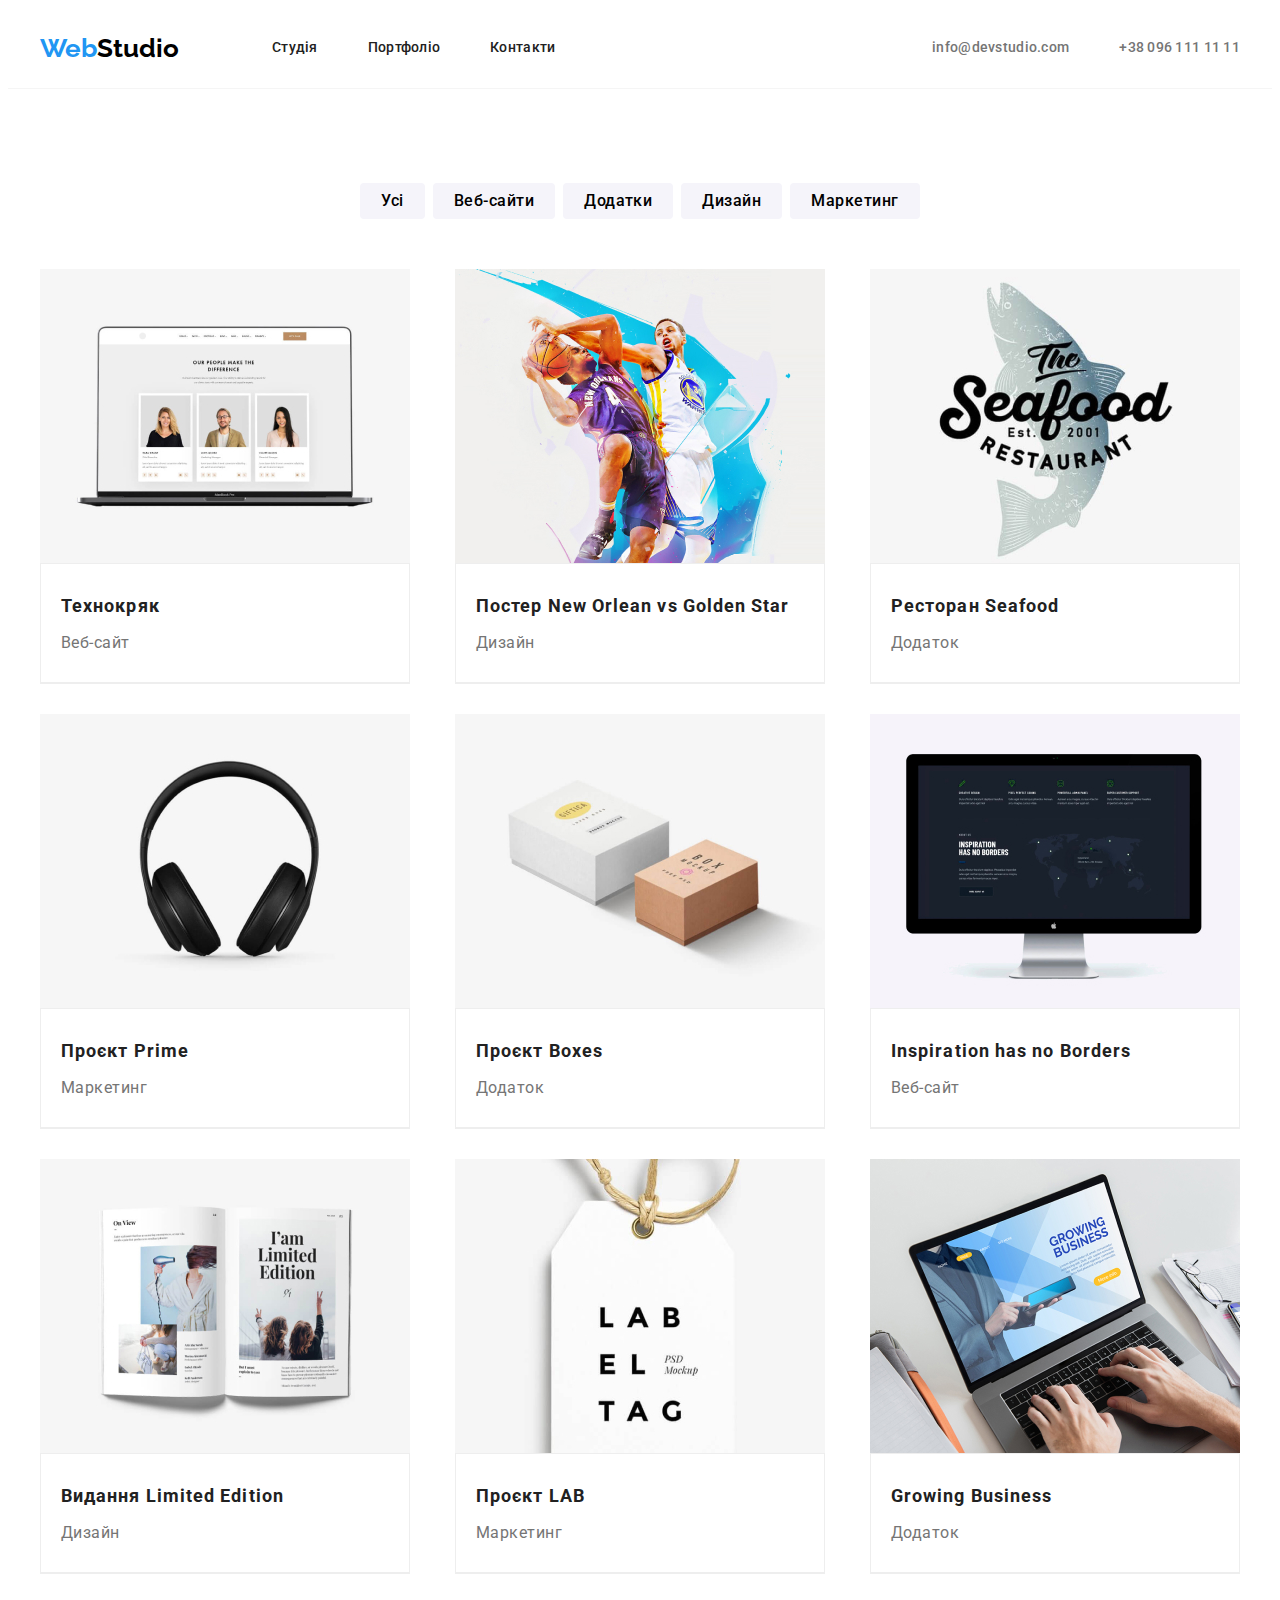
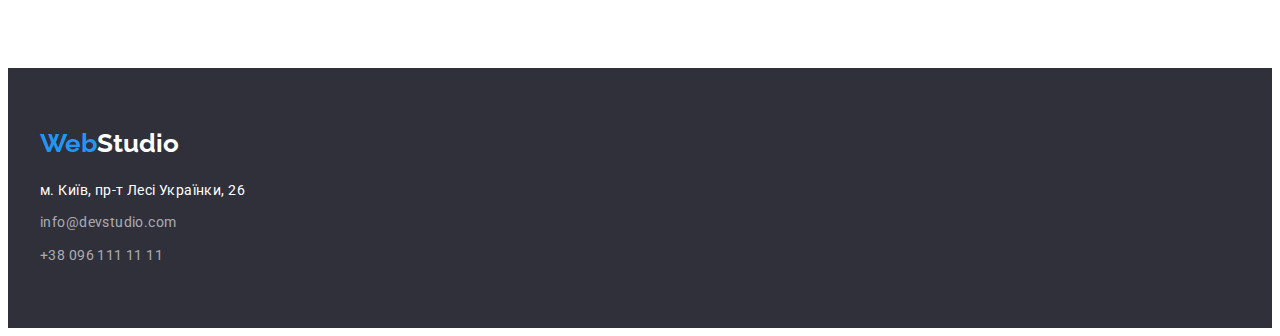
==== commit 420f8db3: "paddings" ====
--- a/portfolio.html
+++ b/portfolio.html
@@ -45,8 +45,8 @@
             </div>
         </header>
     <main>
-        <section>
-            <div class="container section-portfolio">
+        <section class="section-portfolio">
+            <div class="container">
                 <h1 hidden>Портфоліо</h1>
                 <ul class="list portfolio-btn">
                     <li class="btn-item">
@@ -68,48 +68,66 @@
                 <ul class="list galery">
                     <li class="galery-item">
                         <img src="./images/portfolio/laptop-1.jpg" alt="ноутбук" width="370">
-                        <h3 class="portfolio-item">Технокряк</h3>
-                        <p class="item-text">Веб-сайт</p>
+                        <div class="galery-card">
+                            <h3 class="portfolio-item">Технокряк</h3>
+                            <p class="item-text">Веб-сайт</p>
+                        </div>
                     </li>
                     <li class="galery-item">
                         <img src="./images/portfolio/basketball-2.jpg" alt="гравці у баскетбол" width="370">
-                        <h3 class="portfolio-item">Постер New Orlean vs Golden Star</h3>
-                        <p class="item-text">Дизайн</p>
+                        <div class="galery-card">
+                            <h3 class="portfolio-item">Постер New Orlean vs Golden Star</h3>
+                            <p class="item-text">Дизайн</p>
+                        </div>
                     </li>
                     <li class="galery-item">
                         <img src="./images/portfolio/seafood-3.jpg" alt="логотип сіафуд" width="370">
-                        <h3 class="portfolio-item">Ресторан Seafood</h3>
-                        <p class="item-text">Додаток</p>
+                        <div class="galery-card">
+                            <h3 class="portfolio-item">Ресторан Seafood</h3>
+                            <p class="item-text">Додаток</p>
+                        </div>
                     </li>
                     <li class="galery-item">
                         <img src="./images/portfolio/headphones-4.jpg" alt="навушнікі" width="370">
-                        <h3 class="portfolio-item">Проєкт Prime</h3>
-                        <p class="item-text">Маркетинг</p>
+                        <div class="galery-card">
+                            <h3 class="portfolio-item">Проєкт Prime</h3>
+                            <p class="item-text">Маркетинг</p>
+                        </div>
                     </li>
                     <li class="galery-item">
                         <img src="./images/portfolio/boxes-5.jpg" alt="коробки" width="370">
-                        <h3 class="portfolio-item">Проєкт Boxes</h3>
-                        <p class="item-text">Додаток</p>
+                        <div class="galery-card">
+                            <h3 class="portfolio-item">Проєкт Boxes</h3>
+                            <p class="item-text">Додаток</p>
+                        </div>
                     </li>
                     <li class="galery-item">
                         <img src="./images/portfolio/monitor-6.jpg" alt="монітор компютера" width="370">
-                        <h3 class="portfolio-item">Inspiration has no Borders</h3>
-                        <p class="item-text">Веб-сайт</p>
+                        <div class="galery-card">
+                            <h3 class="portfolio-item">Inspiration has no Borders</h3>
+                            <p class="item-text">Веб-сайт</p>
+                        </div>
                     </li>
                     <li class="galery-item">
                         <img src="./images/portfolio/magazin-7.jpg" alt="розворот журналу" width="370">
-                        <h3 class="portfolio-item">Видання Limited Edition</h3>
-                        <p class="item-text">Дизайн</p>
+                        <div class="galery-card">
+                            <h3 class="portfolio-item">Видання Limited Edition</h3>
+                            <p class="item-text">Дизайн</p>
+                        </div>
                     </li>
                     <li class="galery-item">
                         <img src="./images/portfolio/label-8.jpg" alt="lлейбл" width="370">
-                        <h3 class="portfolio-item">Проєкт LAB</h3>
-                        <p class="item-text">Маркетинг</p>
+                        <div class="galery-card">
+                            <h3 class="portfolio-item">Проєкт LAB</h3>
+                            <p class="item-text">Маркетинг</p>
+                        </div>
                     </li>
                     <li class="galery-item">
                         <img src="./images/portfolio/laptop-hands-9.jpg" alt="руки друкують на ноубуці" width="370">
-                        <h3 class="portfolio-item">Growing Business</h3>
-                        <p class="item-text">Додаток</p>
+                        <div class="galery-card">
+                            <h3 class="portfolio-item">Growing Business</h3>
+                            <p class="item-text">Додаток</p>
+                        </div>
                     </li>
                 </ul>
             </div>
@@ -120,15 +138,15 @@
             <a href="index.html" class="logo logo-link"><span class="logo-accent">Web</span>Studio</a>
             <address class="address">
                 <ul class="list">
-                    <li>
+                    <li class="item-address">
                         <a href="https://goo.gl/maps/FTeCuRGCvHaM9gyz8" target="blank" rel="noopener noreferrer"
                             class="address-link">м. Київ, пр-т Лесі
                             Українки, 26</a>
                     </li>
-                    <li>
+                    <li class="item-address">
                         <a href="mailto:info@devstudio.com" class="address-link link">info@devstudio.com</a>
                     </li>
-                    <li>
+                    <li class="item-address">
                         <a href="tel:+380961111111" class="address-link link">+38 096 111 11 11</a>
                     </li>
                 </ul>
--- a/css/styles.css
+++ b/css/styles.css
@@ -43,8 +43,8 @@
     padding-right: 15px;
     margin-left: auto;
     margin-right: auto;
-    /* outline: 2px solid tomato; */
-    /* outline-offset: -2px; */
+    /* outline: 2px solid tomato;
+    outline-offset: -2px; */
 }
 
 .section-portfolio,
@@ -72,7 +72,7 @@
 
 /* navigation */
 
-.main-nav {
+.header {
     border-bottom: 1px solid #F5F5F5;
 }
 
@@ -139,11 +139,12 @@
 .hero {
     background-color: var(--footer-color);
     text-align: center;
+    padding-top: 200px;
+    padding-bottom: 200px;
 }
 
 .hero-title {
     margin-bottom: 30px;
-    padding-top: 200px;
     /* width: 696px; */
 
     font-weight: 900;
@@ -174,7 +175,6 @@
     padding: 9px 31px;
     min-width: 216px;
     min-height: 50px;
-    margin-bottom: 200px;
 }
 
 .button:hover,
@@ -244,7 +244,6 @@
 
 .team-name {
     margin-bottom: 10px;
-    margin-top:30px;
 
     font-weight: 500;
     font-size: 16px;
@@ -257,6 +256,11 @@
     line-height: 1.18;        
     letter-spacing: 0.03em;
     color: var(--main-text);
+}
+
+.team-card {
+    margin-top: 30px;
+    margin-bottom: 30px;
 }
 
 /* main portfolio */
@@ -300,7 +304,6 @@
 
 .portfolio-item {
     margin-bottom: 4px;
-    margin-top: 20px;
 
     font-weight: 700;
     font-size: 18px;
@@ -313,13 +316,14 @@
     line-height: 1.87;
     letter-spacing: 0.03em;
     color: var(--main-text);
-    margin-bottom: 20px;
-}
-
-.portfolio-item,
-.item-text {
-    margin-left: 24px;
-    margin-right: 24px;
+}
+
+.galery-card {
+    padding-left: 20px;
+    padding-right: 20px;
+    padding-top: 24px;
+    padding-bottom: 24px;
+    border: 1px solid #EEEEEE;
 }
 
 .galery-item {
@@ -364,6 +368,14 @@
     color: var(--accent);
 }
 
+.item-address {
+    margin-bottom: 9px;
+}
+
+.item-address:last-child {
+    margin-bottom: 0;
+}
+
 .logo-link {
     text-decoration: none;
 }
@@ -373,7 +385,7 @@
     margin-bottom: 20px;
 }
 
-.footer .container{
+.footer {
     padding-top: 60px;
     padding-bottom: 60px;
 }
